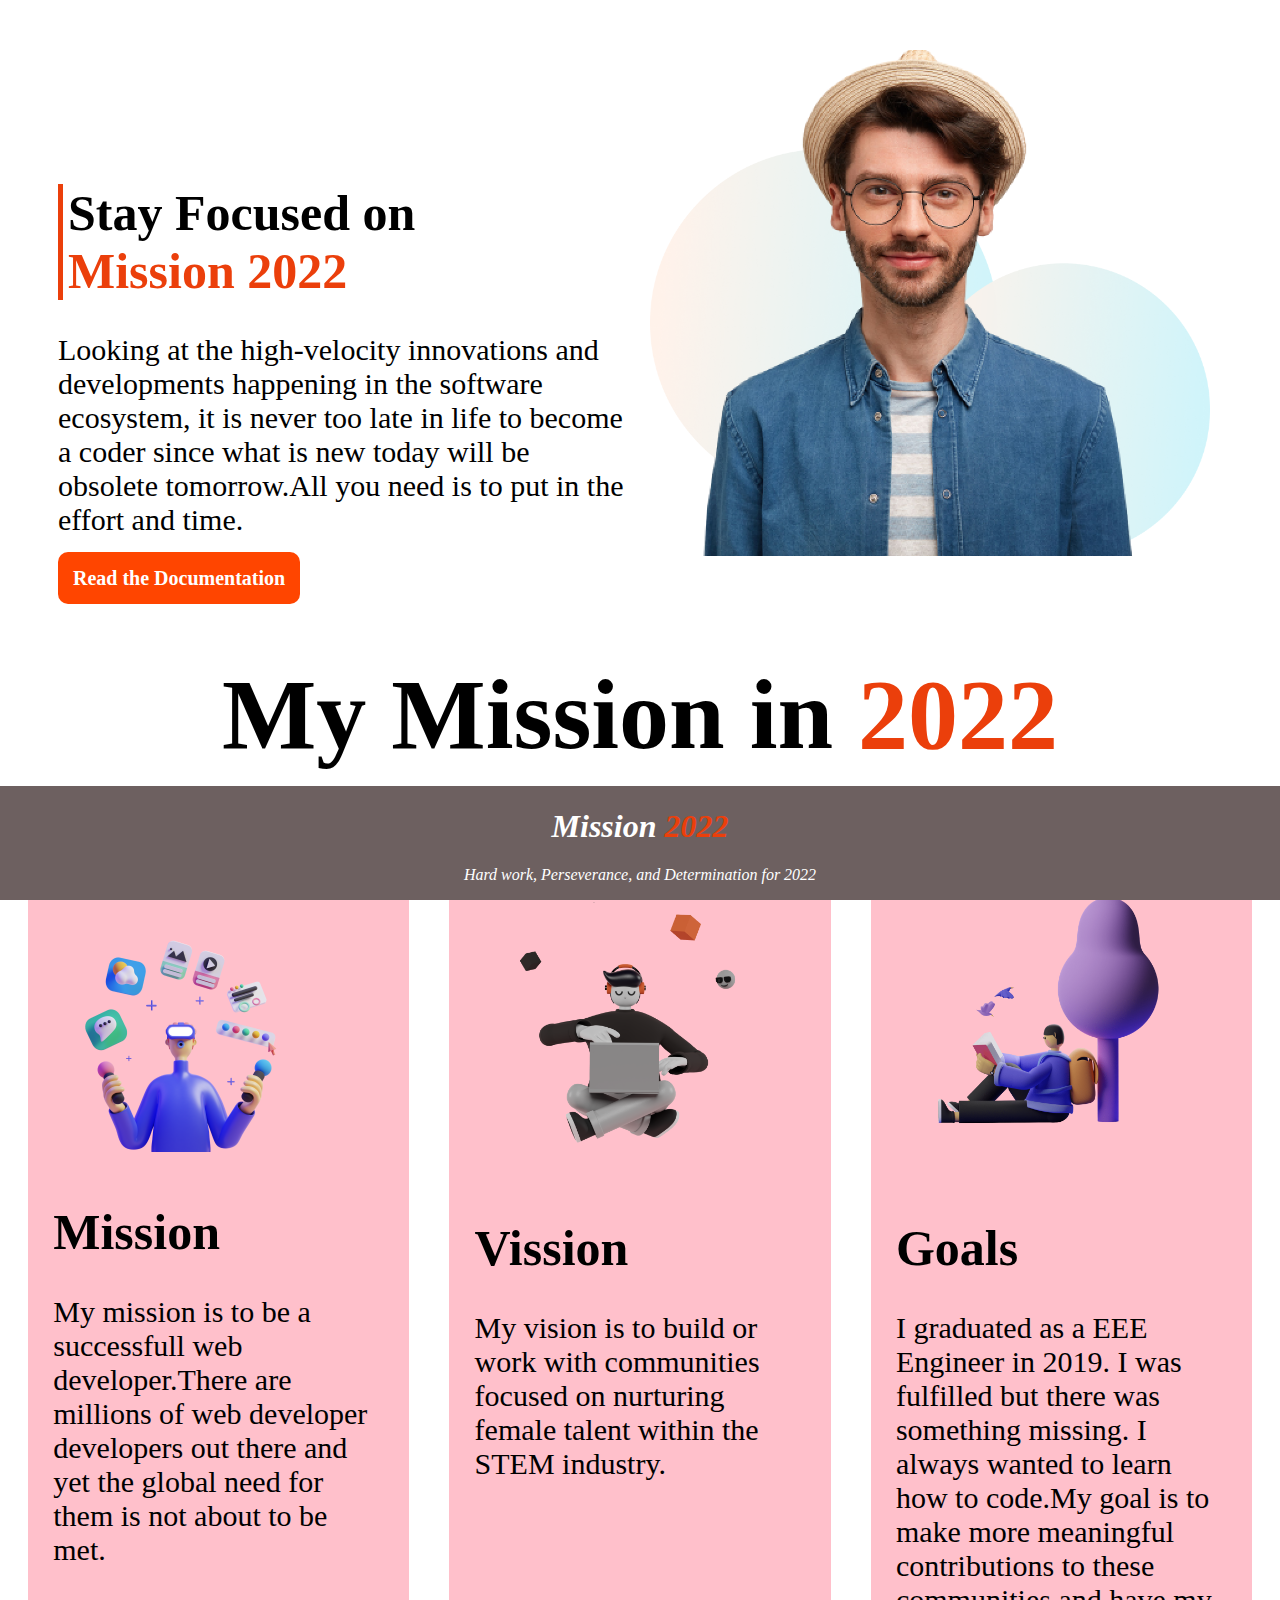
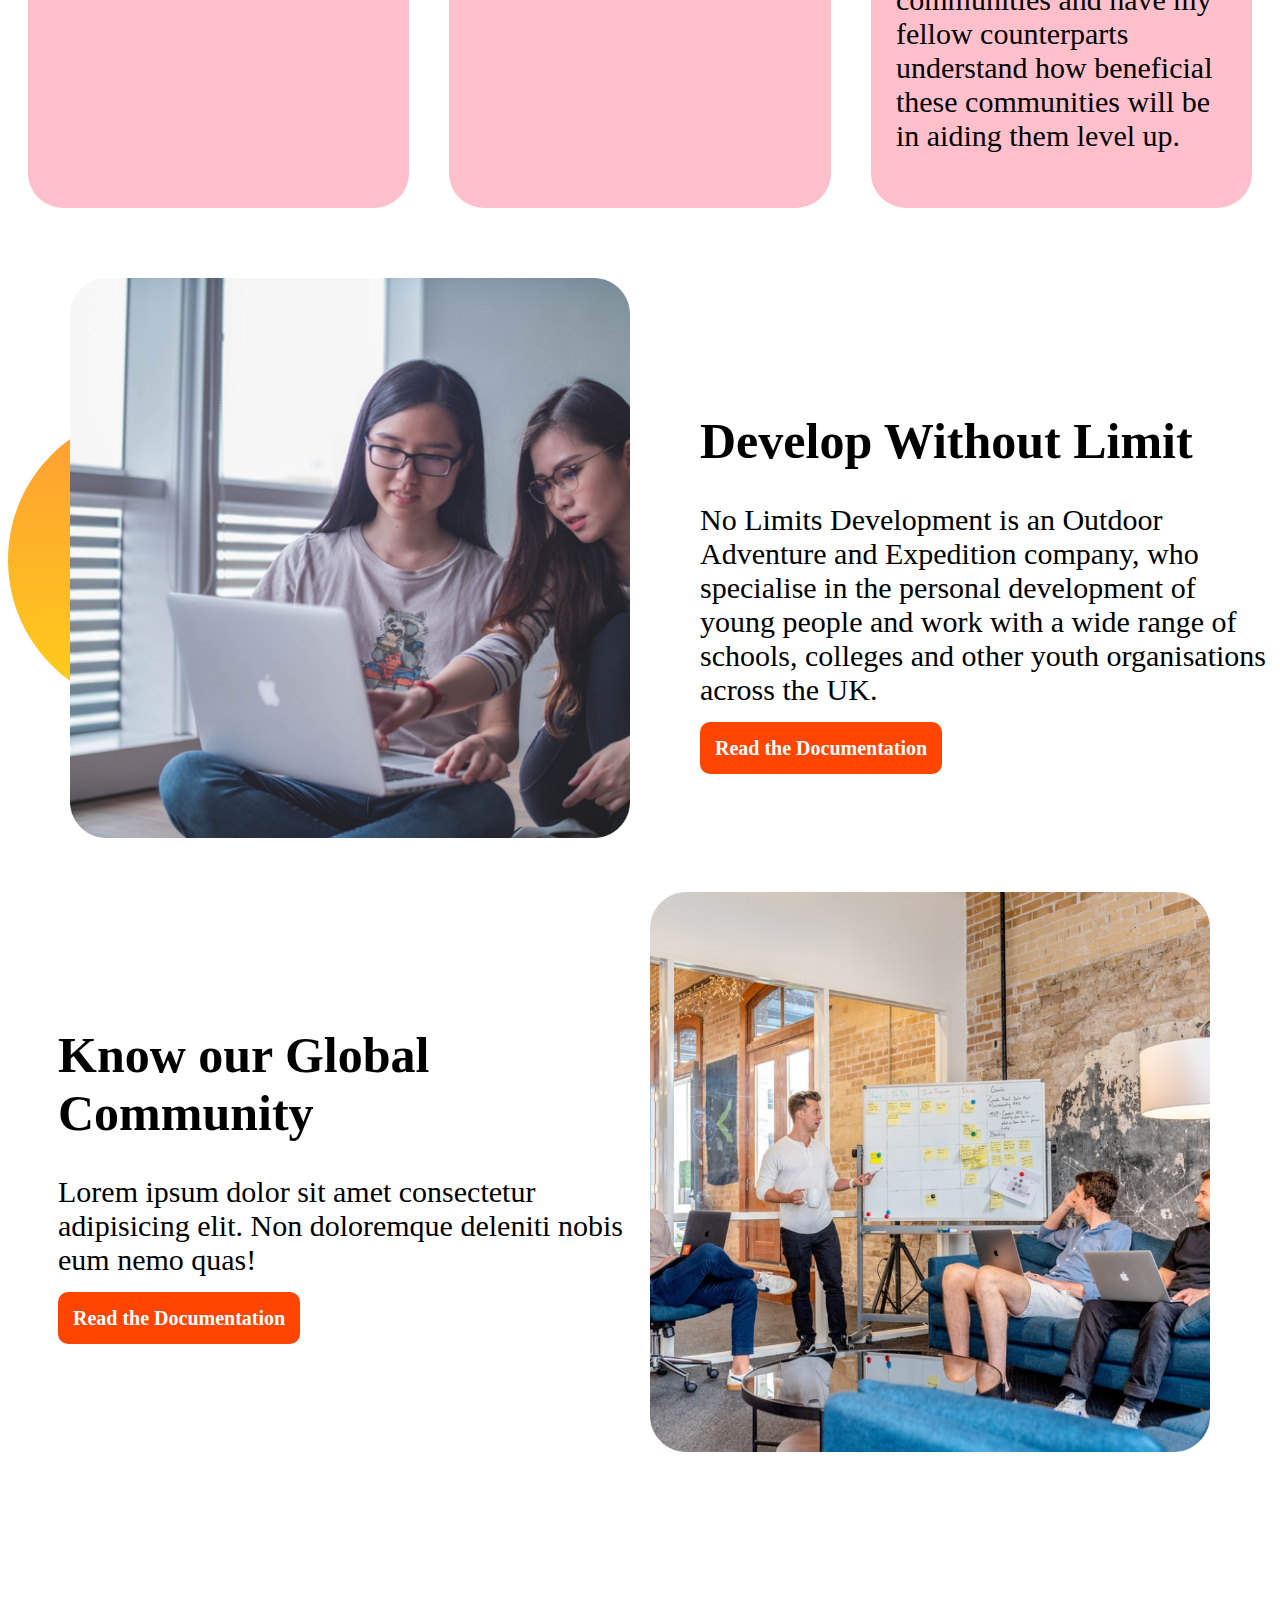
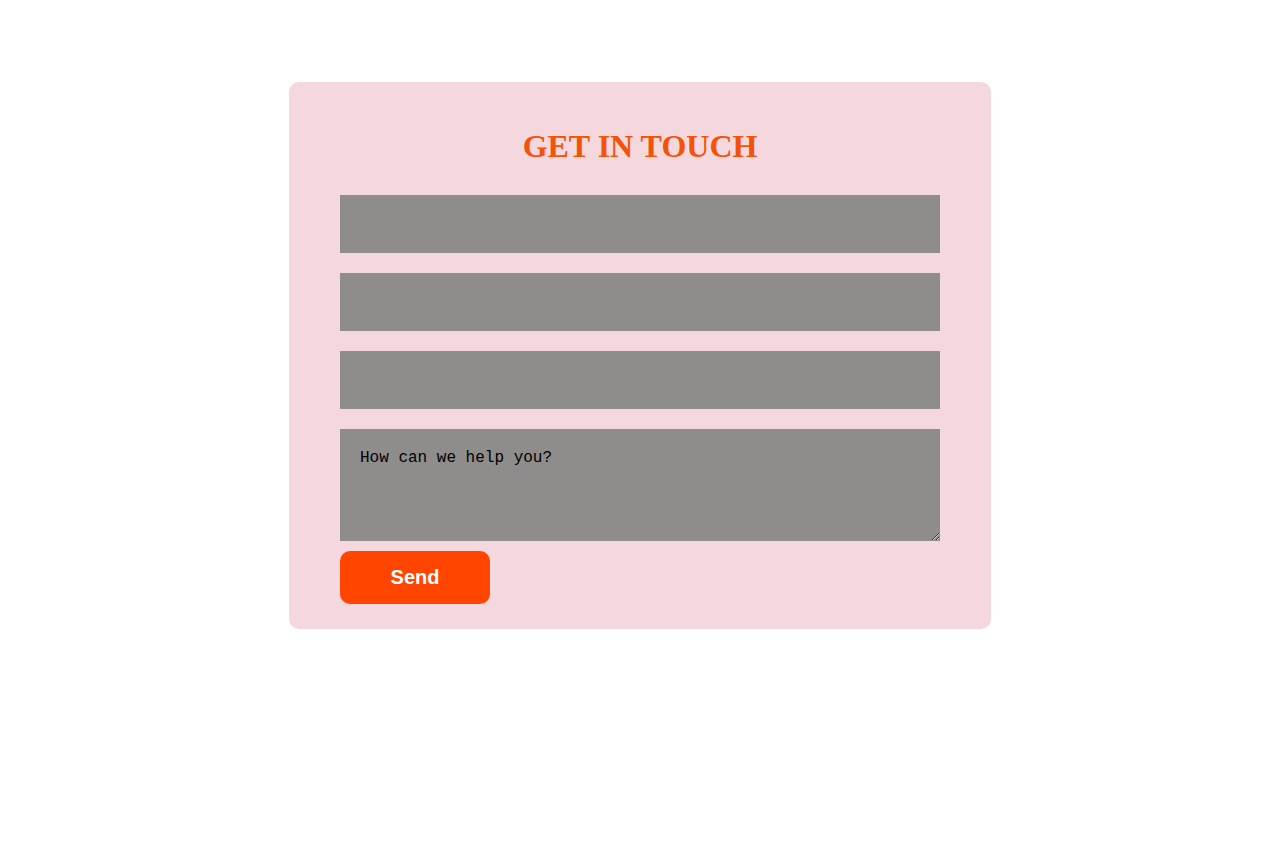
==== index.html @ ef4ed396 "files" ====
<!DOCTYPE html>
<html lang="en">
<head>
    <meta charset="UTF-8">
    <meta http-equiv="X-UA-Compatible" content="IE=edge">
    <meta name="viewport" content="width=device-width, initial-scale=1.0">
    <link rel="shortcut icon" href="./images/icon.png" type="image/x-icon">
    <link rel="stylesheet" href="style.css">
    <title>Portfolio Final Website</title>
</head>
<body>
    <div class="navbar">
        <div class="menu">
                <div class="section-wrapper">
                    <div class="content-area-four">
                        <div class="left-border">
                            <h1>Stay Focused on <br> <span class="orange-color-head"> Mission 2022</span></h1>
                        </div>
                        <p>Looking at the high-velocity innovations and developments happening in the software ecosystem, it is never too late in life to become a coder since what is new today will be obsolete tomorrow.All you need is to put in the effort and time.</p>
                        <a href="http://" target="_blank" class="orange-color">Read the Documentation</a>
                    </div>
                    <div class="images">
                        <img src="./images/person/person-4.png" alt="">
                    </div>
                </div>
        </div>
    </div>
<!-- Second section work-->

<section class="navbar">
    <div class="center">
      <h1>My Mission in <span class="orange-color-head">2022</span></h1>
    </div>
        <div class="target-main">
            <div class="mission">
                <div class="mission-img">
                  <img src="./images/illustrators/illustrator-1.png" alt="">
                </div>
                <h1>Mission</h1>
                <p>My mission is to be a successfull web developer.There are millions of web developer developers out there and yet the global need for them is not about to be met.</p>
            </div>
            <div class="mission">
                <div class="mission-img">
                  <img src="./images/illustrators/illustrator-2.png" alt="">
                </div>
                <h1>Vission</h1>
                <p>My vision is to build or work with communities focused on nurturing female talent within the STEM industry.</p>
            </div>
            <div class="mission">
              <div class="mission-img">
                <img src="./images/illustrators/illustrator-3.png" alt="">
              </div>
              <h1>Goals</h1>
              <p>I graduated as a EEE Engineer in 2019. I was fulfilled but there was something missing. I always wanted to learn how to code.My goal is to make more meaningful contributions to these communities and have my fellow counterparts understand how beneficial these communities will be in aiding them level up.</p>
            </div>
        </div>
  </section>



    <!-- Third section work-->
    <div class="navbar">
        <div class="section-wrapper">
            <div class="image-content">
                <img src="./images/pictures/coding.png" alt="">
            </div>
            <div class="content-area">
                <h1>Develop Without Limit</h1>
                <p>No Limits Development is an Outdoor Adventure and Expedition company, who specialise in the personal development of young people and work with a wide range of schools, colleges and other youth organisations across the UK.</p>
                <a href="http://" target="_blank" class="orange-color">Read the Documentation</a>
            </div>
        </div>
    </div>
<!-- Section Number Four-->
    <div class="navbar">
        <div class="section-wrapper">
            <div class="content-area-four">
                <h1>Know our Global Community</h1>
                <p>Lorem ipsum dolor sit amet consectetur adipisicing elit. Non doloremque deleniti nobis eum nemo quas!</p>
                <a href="http://" target="_blank" class="orange-color">Read the Documentation</a>
            </div>
            <div class="images">
                <img src="./images/pictures/project.png" alt="">
            </div>
        </div>
    </div>
<!-- Fifth Section Contact us-->
    <div class="navbar">
        <div class="contact">
            <form action="">
              <h1>GET IN TOUCH</h1>
              <input type="text" name="username">
              <input type="email" name="email">
              <input type="text" name="password">
              <textarea name="" id="" rows="4">How can we help you?</textarea>
              <button type="submit" class="orange-color">Send</button>
            </form>
          </div>
    </div>
<!-- Footer Section-->
<div class="lastsection">
    <div class="footer">
        <h1>Mission <span class="orange-color-head">2022</span></h1>
        <p>Hard work, Perseverance, and Determination for 2022</p>
    </div>
</div>

</body>
</html>
---- style.css ----
@import url('https://fonts.googleapis.com/css2?family=Poppins:wght@500;700&display=swap');

/*--- First Section */

.navbar {
    margin-top: 50px;
    margin-bottom: 50px;
}
.section-four-main {
    display: grid;
    grid-template-columns: 1fr 1fr;
    grid-gap: 20px
}
.left-border {
    border-left: 5px solid rgb(235, 63, 11);
    padding-left: 5px;
    border-top-width: 50px;
    font-size: 60px;
}
.orange-color-head {
    color: rgb(235, 63, 11);
}

.section-wrapper {
    display: grid;
    grid-template-columns: 1fr 1fr;
    grid-gap: 20px
}
/*----Second Section-----*/
.center {
    font-size: 50px;
    text-align: center;
    margin-top: 30px;
    margin-bottom: 50px;
  }
  .target-main {
    display: flex;
    justify-items: center;
    text-align: left;
  }
  .mission {
    width: 100%;
    background-color: pink;
    margin: 20px;
    border-radius: 35px;
    padding: 2%;
    align-items: left;
  }
  .mission h1 {
      font-size: 50px;
  }
  .mission p{
    font-size: 30px;
    align-items: left;
  }
  .mission img {
    width: 90%;
  }

/*Third Section Work */

.image-content {
    background-image: url(./images/shapes/dream-bg.png) ;
    background-repeat: no-repeat;
    background-position: left;
}
.image-content img {
    width: 90%;
    padding-left: 10%;
}
.content-area {
    float: right;
    text-align: left;
    margin-left: 50px;
    margin-top: 100px;
}
.content-area h1 {
    font-size: 50px;
}
.content-area p {
    font-size: 30px;
}
.orange-color {
    color: white;
    font-size: 20px;
    font-weight: 700;
    text-decoration: none;
    cursor: pointer;
    background-color: orangered;
    padding: 15px;
    border-radius: 10px;
}
/*...Four section work continue.. */

.content-area-four {
    text-align: left;
    margin-left: 50px;
    margin-top: 100px;
}

.content-area-four h1 {
    font-size: 50px;
}
.content-area-four p {
    font-size: 30px;
}

.images img {
    width: 90%;
    padding-right: 10%;
}

/*--Contact Form--*/
.contact {
    font-family: 'poppins' sans-serif;
    width: 100%;
    height: 100vh;
    display: flex;
    align-items: center;
    justify-content: center;
   
  }
  
  form {
    background: rgb(245, 216, 221);
    display: flex;
    flex-direction: column;
    padding: 2vw 4vw;
    width: 90%;
    max-width: 600px;
    border-radius: 10px;
  }
  form h1 {
    color: rgb(243, 83, 9);
    font-weight: 700;
    margin: 20px;
    text-align: center;
  }
  form input, form textarea {
    border: 0;
    margin: 10px 0;
    padding: 20px;
    outline: none;
    background: #8f8c8c;
    font-size: 16px;
  }
  
  form button {
    padding: 15px;
    background: #ff5361;
    color: #fff;
    font-size: 18px;
    border: 0;
    outline: none;
    cursor: pointer;
    width: 150px;
    margin: 20px auto o;
    border-radius: 30px;
  }


  /*--Footer section work--*/

.lastsection {
    margin-top: 30px;
}
.footer {
    position: fixed;
    left: 0;
    bottom: 0;
    width: 100%;
    height: auto;
    cursor: pointer;
    background-color: rgb(109, 96, 96);
    color: white;
    text-align: center;
    font-style: italic;
 }
 .footer:hover {
     display: block;
 }
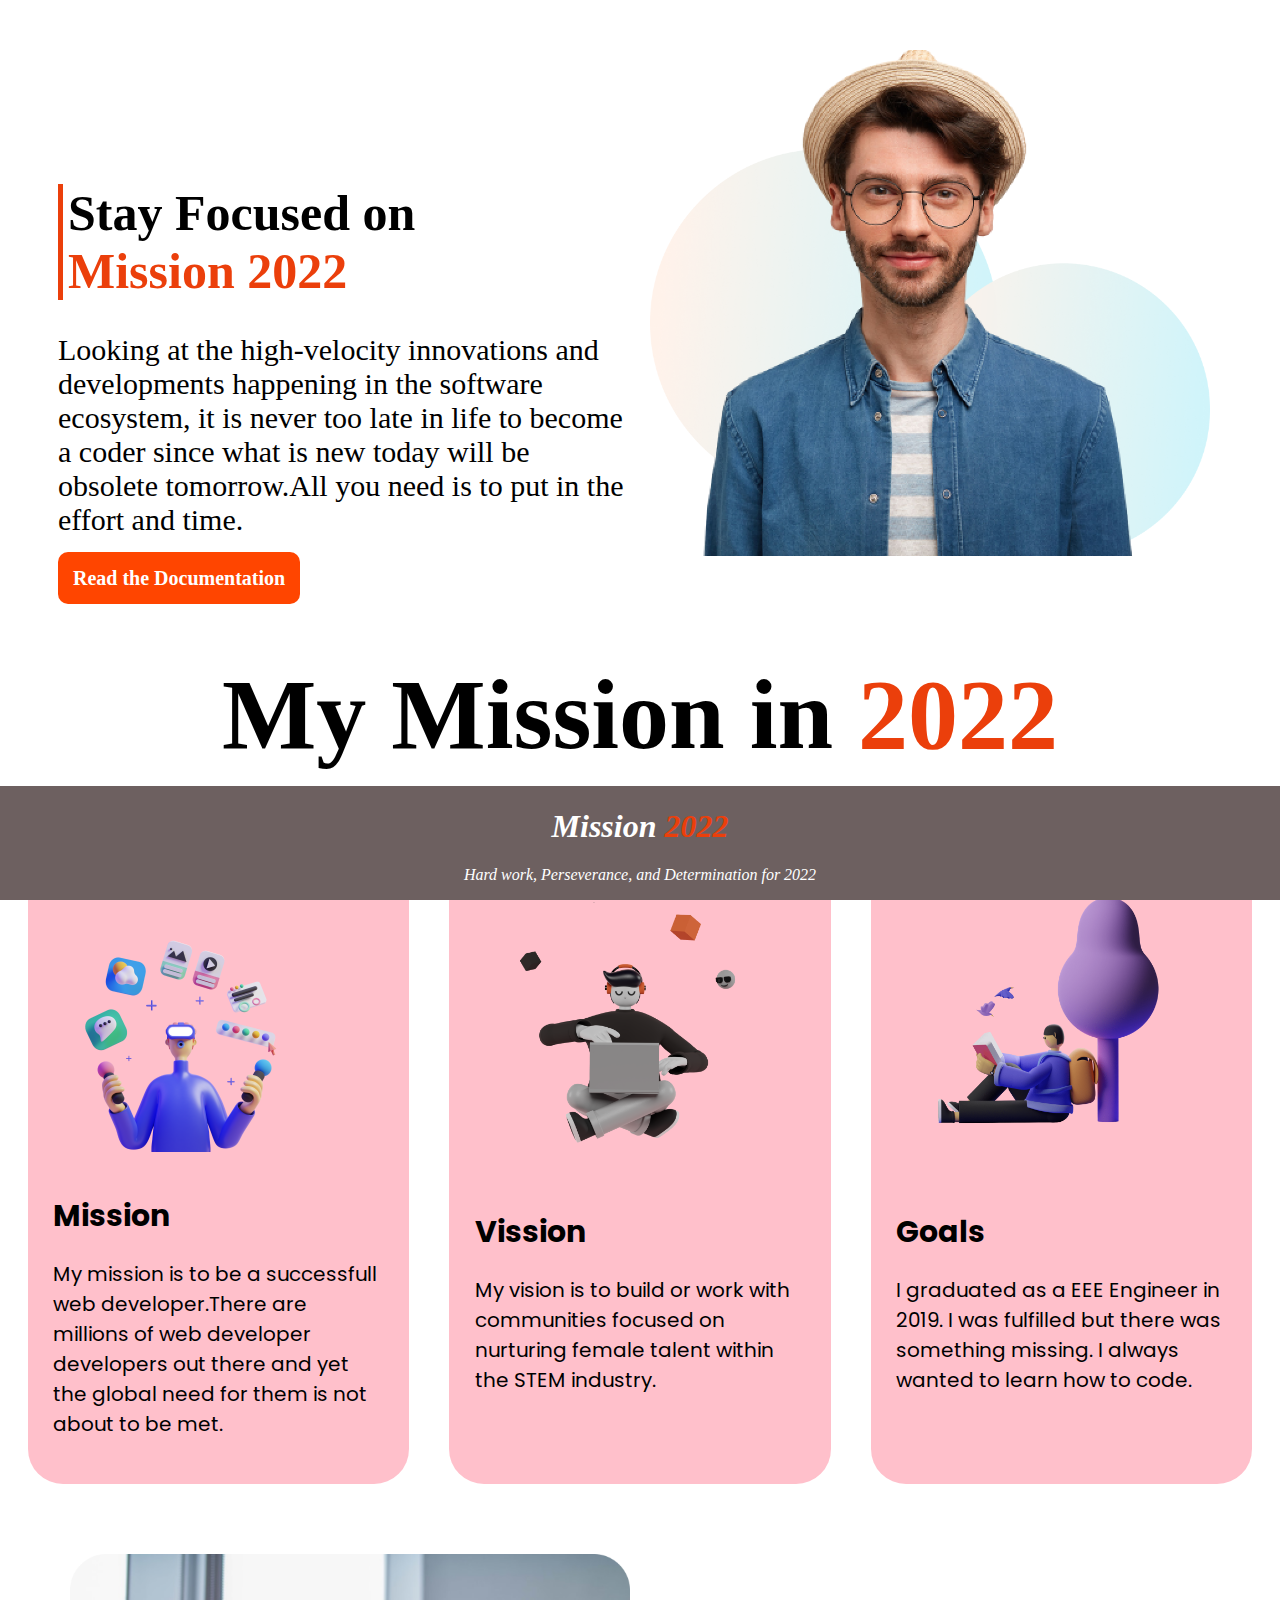
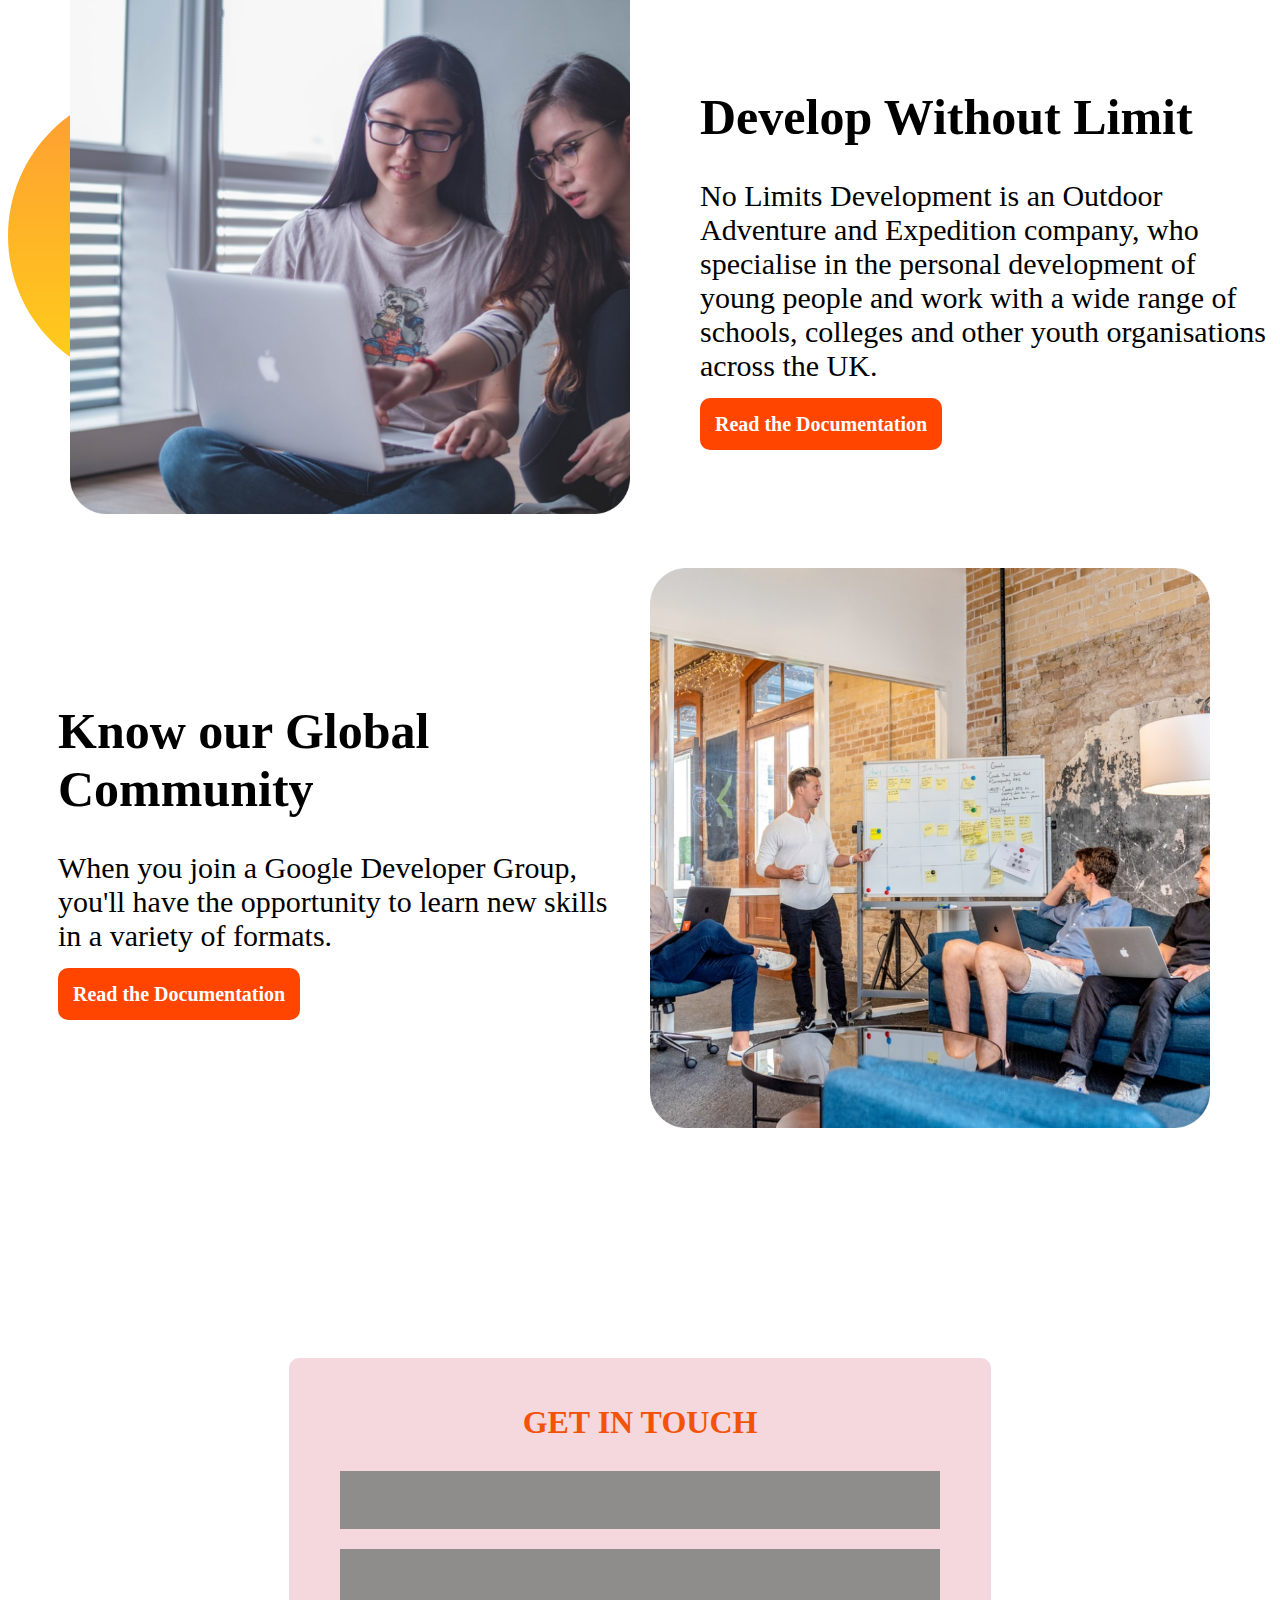
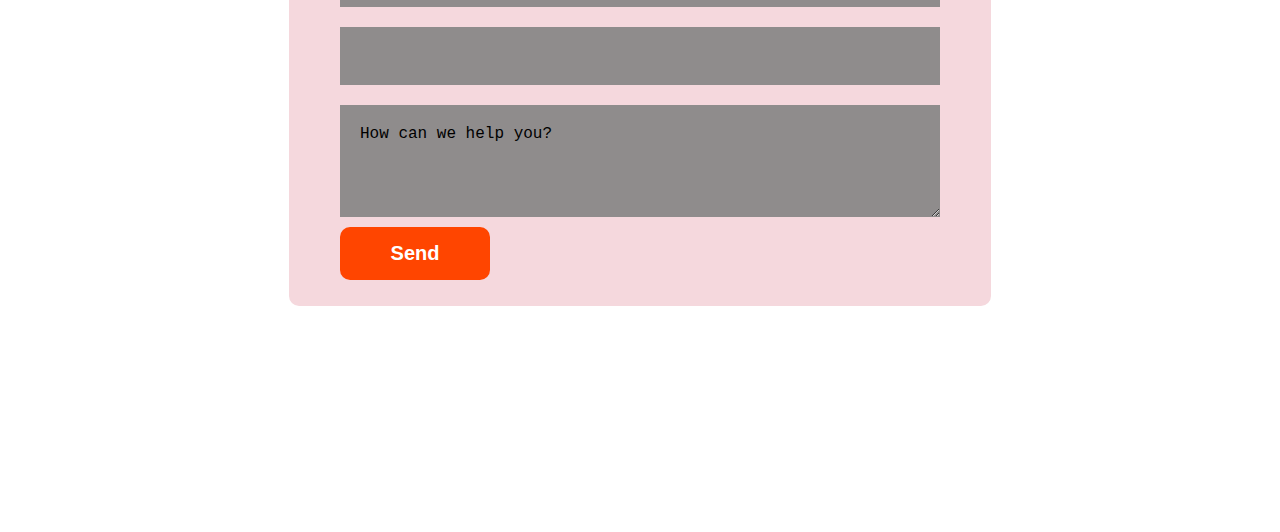
==== commit cb36fc94: "updated font style" ====
--- a/index.html
+++ b/index.html
@@ -51,7 +51,7 @@
                 <img src="./images/illustrators/illustrator-3.png" alt="">
               </div>
               <h1>Goals</h1>
-              <p>I graduated as a EEE Engineer in 2019. I was fulfilled but there was something missing. I always wanted to learn how to code.My goal is to make more meaningful contributions to these communities and have my fellow counterparts understand how beneficial these communities will be in aiding them level up.</p>
+              <p>I graduated as a EEE Engineer in 2019. I was fulfilled but there was something missing. I always wanted to learn how to code.</p>
             </div>
         </div>
   </section>
@@ -76,7 +76,7 @@
         <div class="section-wrapper">
             <div class="content-area-four">
                 <h1>Know our Global Community</h1>
-                <p>Lorem ipsum dolor sit amet consectetur adipisicing elit. Non doloremque deleniti nobis eum nemo quas!</p>
+                <p>When you join a Google Developer Group, you'll have the opportunity to learn new skills in a variety of formats.</p>
                 <a href="http://" target="_blank" class="orange-color">Read the Documentation</a>
             </div>
             <div class="images">
--- a/style.css
+++ b/style.css
@@ -39,6 +39,7 @@
     text-align: left;
   }
   .mission {
+    font-family: 'Poppins', sans-serif;
     width: 100%;
     background-color: pink;
     margin: 20px;
@@ -47,10 +48,10 @@
     align-items: left;
   }
   .mission h1 {
-      font-size: 50px;
+      font-size: 30px;
   }
   .mission p{
-    font-size: 30px;
+    font-size: 20px;
     align-items: left;
   }
   .mission img {
